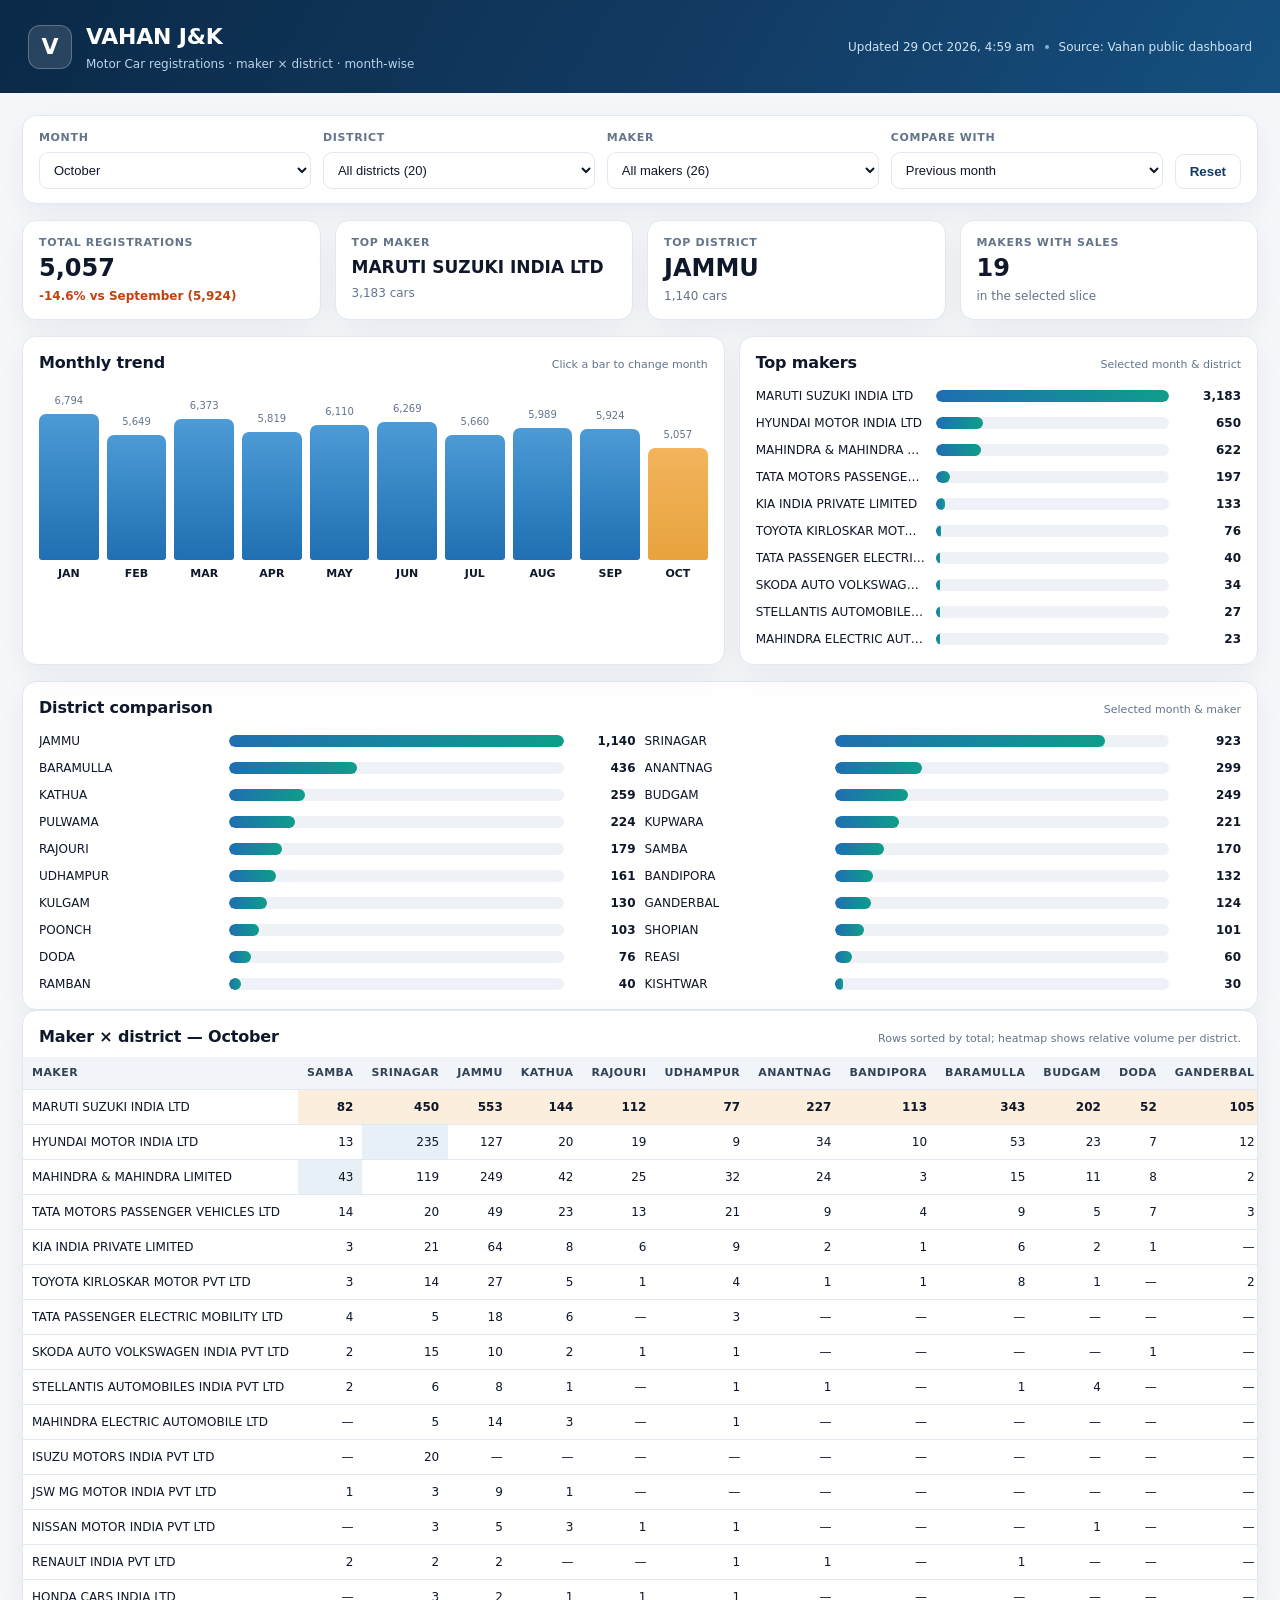
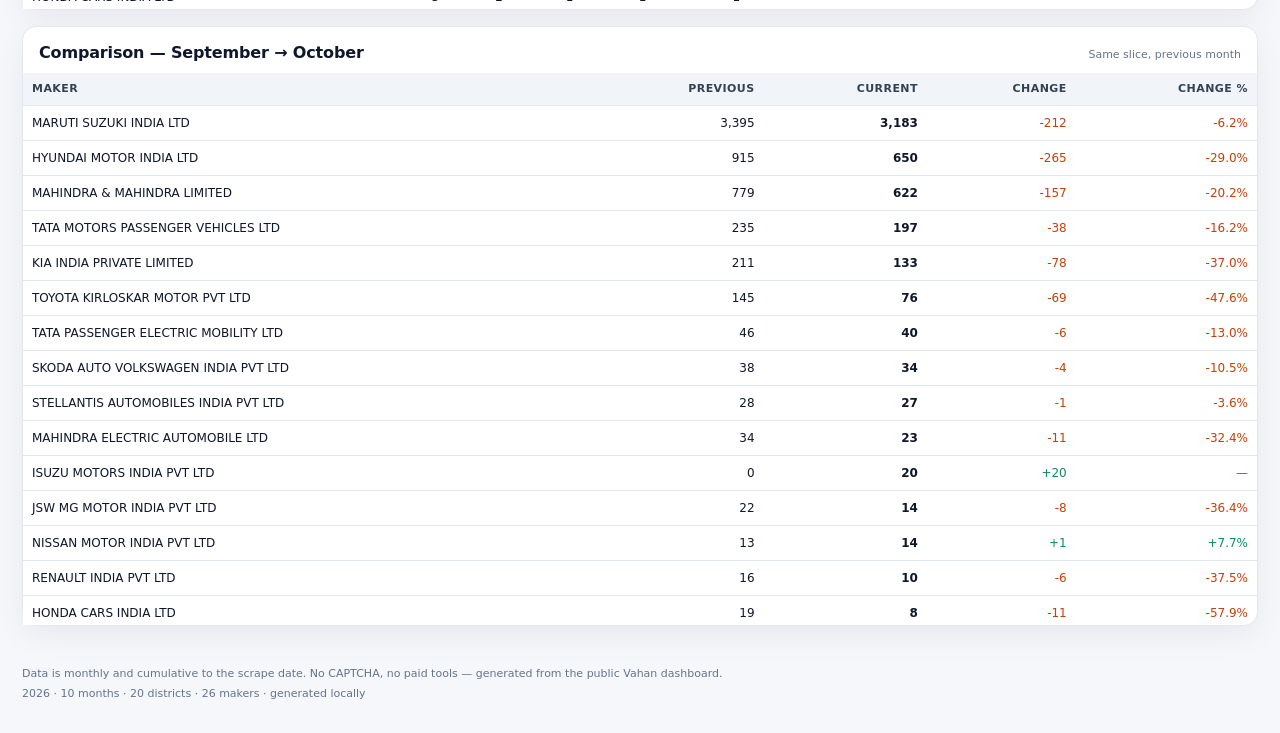
==== index.html @ 8c4c7e0d "VAHAN J&K dashboard" ====
<!doctype html>
<html lang="en">
<head>
<meta charset="utf-8" />
<meta name="viewport" content="width=device-width, initial-scale=1" />
<title>VAHAN J&amp;K — Motor Car Dashboard</title>
<link rel="stylesheet" href="styles.css" />
</head>
<body>
<header class="topbar">
  <div class="brand">
    <div class="mark">V</div>
    <div>
      <h1>VAHAN J&amp;K</h1>
      <p>Motor Car registrations · maker × district · month-wise</p>
    </div>
  </div>
  <div class="meta">
    <span id="updated">Loading…</span>
    <span class="dot"></span>
    <span>Source: Vahan public dashboard</span>
  </div>
</header>

<main>
  <section class="filters card">
    <label>Month
      <select id="month"></select>
    </label>
    <label>District
      <select id="district"></select>
    </label>
    <label>Maker
      <select id="maker"></select>
    </label>
    <label>Compare with
      <select id="compare">
        <option value="prev">Previous month</option>
        <option value="none">No comparison</option>
      </select>
    </label>
    <button id="reset" class="ghost" type="button">Reset</button>
  </section>

  <section class="kpis">
    <div class="kpi card">
      <span class="label">Total registrations</span>
      <strong id="kpiTotal">—</strong>
      <small id="kpiDelta" class="muted">—</small>
    </div>
    <div class="kpi card">
      <span class="label">Top maker</span>
      <strong id="kpiMaker">—</strong>
      <small id="kpiMakerValue" class="muted">—</small>
    </div>
    <div class="kpi card">
      <span class="label">Top district</span>
      <strong id="kpiDistrict">—</strong>
      <small id="kpiDistrictValue" class="muted">—</small>
    </div>
    <div class="kpi card">
      <span class="label">Makers with sales</span>
      <strong id="kpiMakers">—</strong>
      <small class="muted">in the selected slice</small>
    </div>
  </section>

  <section class="two-col">
    <div class="card">
      <div class="card-head">
        <h2>Monthly trend</h2>
        <span class="hint">Click a bar to change month</span>
      </div>
      <div id="trend" class="trend"></div>
    </div>
    <div class="card">
      <div class="card-head">
        <h2>Top makers</h2>
        <span class="hint">Selected month &amp; district</span>
      </div>
      <div id="topMakers" class="bars"></div>
    </div>
  </section>

  <section class="card">
    <div class="card-head">
      <h2>District comparison</h2>
      <span class="hint">Selected month &amp; maker</span>
    </div>
    <div id="districtBars" class="bars district-bars"></div>
  </section>

  <section class="card">
    <div class="card-head">
      <h2 id="matrixTitle">Maker × district</h2>
      <span class="hint" id="matrixHint"></span>
    </div>
    <div class="table-wrap">
      <table id="matrix"></table>
    </div>
  </section>

  <section class="card" id="compareCard">
    <div class="card-head">
      <h2 id="compareTitle">Month comparison</h2>
      <span class="hint">Same slice, previous month</span>
    </div>
    <div class="table-wrap">
      <table id="compareTable"></table>
    </div>
  </section>
</main>

<footer>
  <p>Data is monthly and cumulative to the scrape date. No CAPTCHA, no paid tools — generated from the public Vahan dashboard.</p>
  <p id="footerMeta"></p>
</footer>

<script src="data.js"></script>
<script src="app.js"></script>
</body>
</html>
---- styles.css ----
﻿:root {
  --ink: #0f172a;
  --muted: #64748b;
  --line: #e2e8f0;
  --bg: #f5f7fb;
  --card: #ffffff;
  --navy: #123b63;
  --blue: #1f6fb2;
  --teal: #0f9d8a;
  --amber: #e8a33d;
  --shadow: 0 10px 30px rgba(15, 23, 42, 0.06);
}
* { box-sizing: border-box; }
html, body { margin: 0; padding: 0; }
body {
  background: var(--bg);
  color: var(--ink);
  font: 14px/1.5 "Segoe UI", system-ui, -apple-system, Arial, sans-serif;
}
h1, h2 { margin: 0; font-weight: 700; letter-spacing: -0.01em; }
h1 { font-size: 22px; }
h2 { font-size: 16px; }
p { margin: 0; }

.topbar {
  background: linear-gradient(120deg, #0b2947, #123b63 55%, #15507f);
  color: #fff;
  padding: 20px 28px;
  display: flex;
  align-items: center;
  justify-content: space-between;
  gap: 18px;
  flex-wrap: wrap;
}
.brand { display: flex; align-items: center; gap: 14px; }
.mark {
  width: 44px; height: 44px; border-radius: 12px;
  background: rgba(255,255,255,.12);
  border: 1px solid rgba(255,255,255,.25);
  display: grid; place-items: center;
  font-weight: 800; font-size: 22px;
}
.brand p { color: #b9d3ea; font-size: 12px; margin-top: 2px; }
.meta { display: flex; align-items: center; gap: 10px; color: #cfe2f3; font-size: 12px; flex-wrap: wrap; }
.dot { width: 4px; height: 4px; border-radius: 50%; background: #7fb2d9; }

main { max-width: 1400px; margin: 0 auto; padding: 22px 22px 40px; }
.card {
  background: var(--card);
  border: 1px solid var(--line);
  border-radius: 14px;
  box-shadow: var(--shadow);
}
.filters {
  display: grid;
  grid-template-columns: repeat(4, minmax(160px, 1fr)) auto;
  gap: 12px;
  padding: 14px 16px;
  align-items: end;
  margin-bottom: 16px;
}
.filters label { display: grid; gap: 5px; font-size: 11px; text-transform: uppercase; letter-spacing: .06em; color: var(--muted); font-weight: 600; }
select {
  width: 100%;
  padding: 9px 10px;
  border: 1px solid var(--line);
  border-radius: 9px;
  background: #fff;
  color: var(--ink);
  font-size: 13px;
}
select:focus { outline: 2px solid rgba(31,111,178,.25); border-color: var(--blue); }
button.ghost {
  padding: 9px 14px;
  border: 1px solid var(--line);
  background: #fff;
  border-radius: 9px;
  font-weight: 600;
  cursor: pointer;
  color: var(--navy);
}
button.ghost:hover { background: #f1f5f9; }

.kpis {
  display: grid;
  grid-template-columns: repeat(4, 1fr);
  gap: 14px;
  margin-bottom: 16px;
}
.kpi { padding: 14px 16px; display: grid; gap: 4px; }
.kpi .label { font-size: 11px; text-transform: uppercase; letter-spacing: .06em; color: var(--muted); font-weight: 600; }
.kpi strong { font-size: 24px; line-height: 1.15; overflow-wrap: anywhere; }
#kpiMaker { font-size: 17px; }
.kpi small { font-size: 12px; }
.muted { color: var(--muted); }
.up { color: #0f8a5f; font-weight: 600; }
.down { color: #c2410c; font-weight: 600; }

.two-col { display: grid; grid-template-columns: 1.15fr .85fr; gap: 14px; margin-bottom: 16px; }
.card-head { display: flex; align-items: baseline; justify-content: space-between; gap: 10px; padding: 14px 16px 0; flex-wrap: wrap; }
.hint { color: var(--muted); font-size: 11px; }

.trend {
  display: flex;
  align-items: flex-end;
  gap: 8px;
  height: 220px;
  padding: 18px 16px 12px;
  overflow-x: auto;
}
.trend .bar {
  flex: 1 0 42px;
  display: flex;
  flex-direction: column;
  align-items: center;
  justify-content: flex-end;
  height: 100%;
  cursor: pointer;
  gap: 6px;
}
.trend .fill {
  width: 100%;
  min-height: 2px;
  border-radius: 7px 7px 3px 3px;
  background: linear-gradient(180deg, #4c9bd6, #1f6fb2);
  transition: height .25s ease, background .2s ease;
}
.trend .bar.active .fill { background: linear-gradient(180deg, #f2b45c, #e8a33d); }
.trend .val { font-size: 10px; color: var(--muted); font-variant-numeric: tabular-nums; }
.trend .lab { font-size: 11px; font-weight: 600; color: var(--ink); }
.trend .bar:hover .fill { filter: brightness(1.08); }

.bars { padding: 12px 16px 16px; display: grid; gap: 9px; }
.bar-row { display: grid; grid-template-columns: 170px 1fr 62px; gap: 10px; align-items: center; cursor: pointer; }
.bar-row .name { font-size: 12px; color: var(--ink); overflow: hidden; text-overflow: ellipsis; white-space: nowrap; }
.bar-row .track { display: block; height: 12px; background: #eef2f7; border-radius: 999px; overflow: hidden; }
.bar-row .fill { display: block; height: 100%; border-radius: 999px; background: linear-gradient(90deg, #1f6fb2, #0f9d8a); }
.bar-row .num { text-align: right; font-size: 12px; font-weight: 700; font-variant-numeric: tabular-nums; }
.bar-row:hover .fill { filter: brightness(1.08); }
.district-bars { grid-template-columns: 1fr 1fr; display: grid; }
.district-bars .bar-row { grid-template-columns: 180px 1fr 62px; }

.table-wrap { overflow: auto; max-height: 560px; padding: 8px 0 4px; }
table { border-collapse: separate; border-spacing: 0; width: 100%; font-size: 12px; }
th, td { padding: 8px 9px; border-bottom: 1px solid var(--line); white-space: nowrap; }
thead th {
  position: sticky; top: 0; z-index: 2;
  background: #f1f5f9;
  color: #334155;
  font-size: 11px;
  text-transform: uppercase;
  letter-spacing: .04em;
  text-align: right;
}
thead th:first-child, tbody td:first-child {
  position: sticky; left: 0; z-index: 1;
  background: #fff;
  text-align: left;
  min-width: 220px;
}
thead th:first-child { z-index: 3; background: #f1f5f9; }
tbody tr:hover td { background: #f8fafc; }
tbody tr:hover td:first-child { background: #f8fafc; }
td.num { text-align: right; font-variant-numeric: tabular-nums; }
tfoot td { font-weight: 700; background: #f8fafc; border-top: 2px solid var(--line); }
.cell-hot { background: rgba(31,111,178,.10); }
.cell-top { background: rgba(232,163,61,.18); font-weight: 700; }

#compareCard { margin-top: 16px; }
.compare-up { color: #0f8a5f; }
.compare-down { color: #c2410c; }

footer { max-width: 1400px; margin: 0 auto; padding: 0 22px 30px; color: var(--muted); font-size: 11px; display: grid; gap: 4px; }

@media (max-width: 1000px) {
  .filters { grid-template-columns: repeat(2, 1fr); }
  .kpis { grid-template-columns: repeat(2, 1fr); }
  .two-col { grid-template-columns: 1fr; }
  .district-bars { grid-template-columns: 1fr; }
}
@media (max-width: 620px) {
  .filters, .kpis { grid-template-columns: 1fr; }
  .bar-row { grid-template-columns: 120px 1fr 54px; }
  .topbar { padding: 16px; }
  main { padding: 14px; }
}
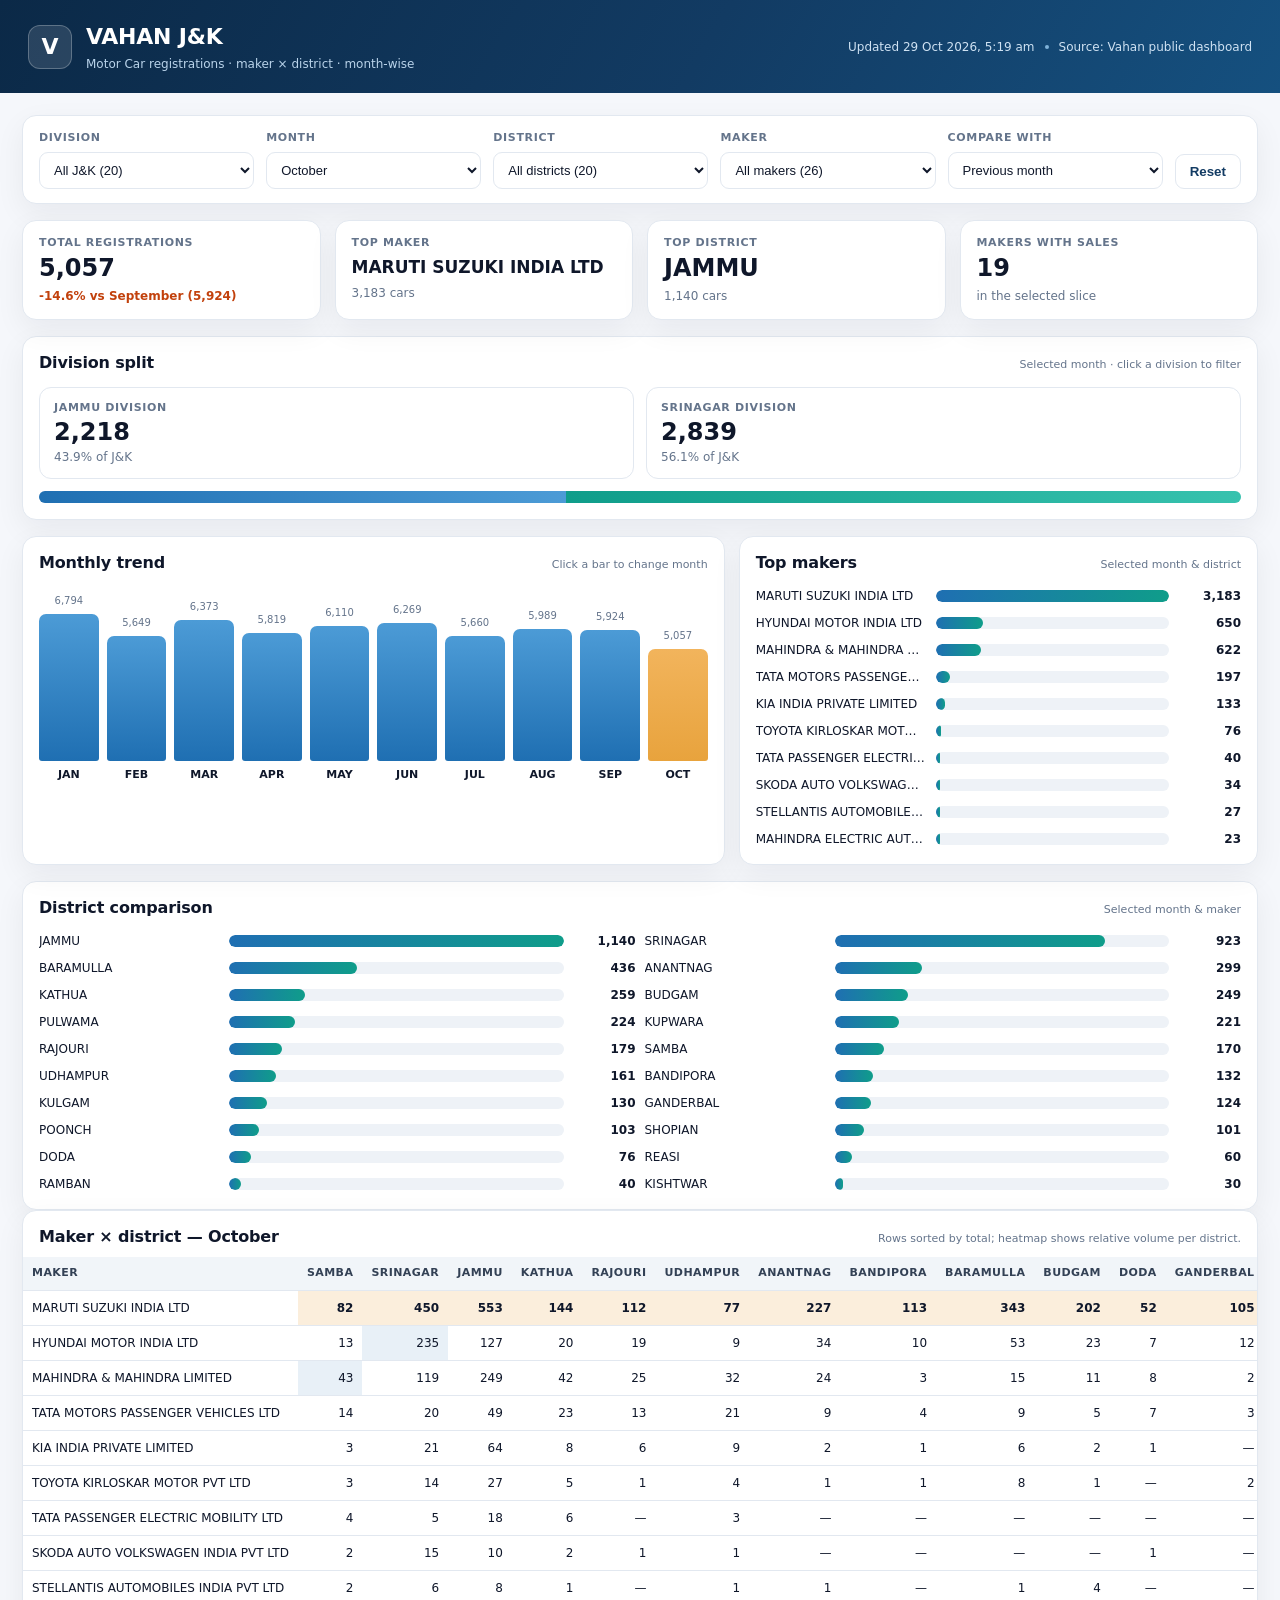
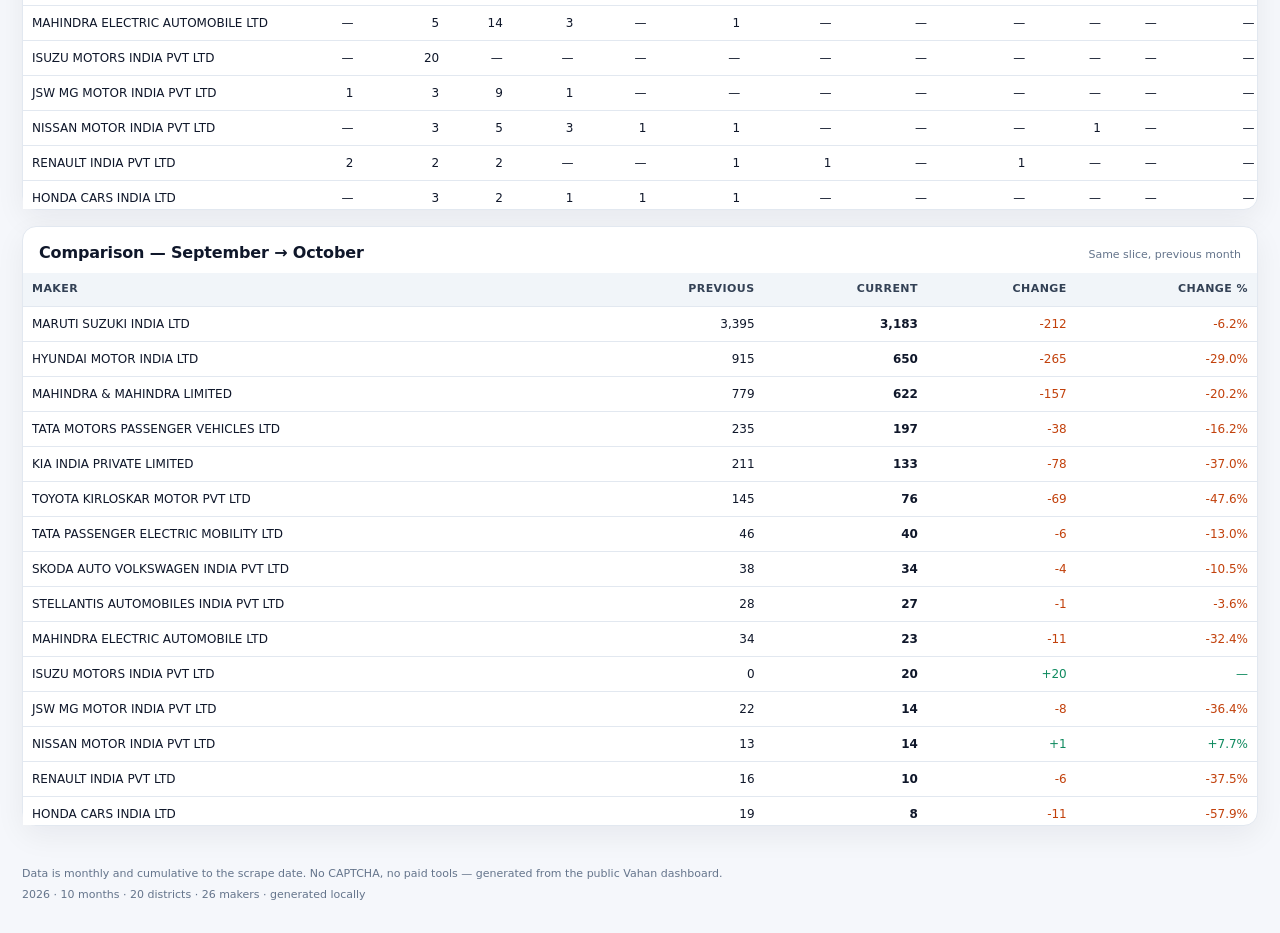
==== commit b8ce2fc4: "Add Jammu and Srinagar division filter" ====
--- a/index.html
+++ b/index.html
@@ -24,6 +24,9 @@
 
 <main>
   <section class="filters card">
+    <label>Division
+      <select id="division"></select>
+    </label>
     <label>Month
       <select id="month"></select>
     </label>
@@ -62,6 +65,29 @@
       <span class="label">Makers with sales</span>
       <strong id="kpiMakers">—</strong>
       <small class="muted">in the selected slice</small>
+    </div>
+  </section>
+
+  <section class="card division-card">
+    <div class="card-head">
+      <h2>Division split</h2>
+      <span class="hint">Selected month · click a division to filter</span>
+    </div>
+    <div class="division-split">
+      <button class="division-tile" id="divJammu" type="button">
+        <span class="div-name">Jammu Division</span>
+        <strong id="divJammuTotal">—</strong>
+        <span id="divJammuPct" class="muted">—</span>
+      </button>
+      <button class="division-tile" id="divSrinagar" type="button">
+        <span class="div-name">Srinagar Division</span>
+        <strong id="divSrinagarTotal">—</strong>
+        <span id="divSrinagarPct" class="muted">—</span>
+      </button>
+    </div>
+    <div class="split-track" aria-hidden="true">
+      <span id="splitJammu"></span>
+      <span id="splitSrinagar"></span>
     </div>
   </section>
 
--- a/styles.css
+++ b/styles.css
@@ -53,7 +53,7 @@
 }
 .filters {
   display: grid;
-  grid-template-columns: repeat(4, minmax(160px, 1fr)) auto;
+  grid-template-columns: repeat(5, minmax(150px, 1fr)) auto;
   gap: 12px;
   padding: 14px 16px;
   align-items: end;
@@ -180,9 +180,58 @@
 }
 @media (max-width: 620px) {
   .filters, .kpis { grid-template-columns: 1fr; }
+  .division-split { grid-template-columns: 1fr; }
   .bar-row { grid-template-columns: 120px 1fr 54px; }
   .topbar { padding: 16px; }
   main { padding: 14px; }
 }
 
 
+
+/* Division filter + split */
+.division-card { margin-bottom: 16px; }
+.division-split {
+  display: grid;
+  grid-template-columns: 1fr 1fr;
+  gap: 12px;
+  padding: 12px 16px;
+}
+.division-tile {
+  display: grid;
+  font: inherit;
+  gap: 3px;
+  text-align: left;
+  padding: 12px 14px;
+  border: 1px solid var(--line);
+  border-radius: 12px;
+  background: #fff;
+  color: var(--ink);
+  cursor: pointer;
+  transition: border-color .15s ease, box-shadow .15s ease, transform .15s ease;
+}
+.division-tile:hover { transform: translateY(-1px); box-shadow: var(--shadow); }
+.division-tile.active {
+  border-color: var(--amber);
+  box-shadow: 0 0 0 3px rgba(232, 163, 61, .16);
+}
+.division-tile .div-name {
+  font-size: 11px;
+  text-transform: uppercase;
+  letter-spacing: .06em;
+  color: var(--muted);
+  font-weight: 600;
+}
+.division-tile strong { font-size: 24px; line-height: 1.1; }
+.division-tile .muted { font-size: 12px; }
+.split-track {
+  display: flex;
+  height: 12px;
+  margin: 0 16px 16px;
+  border-radius: 999px;
+  overflow: hidden;
+  background: #eef2f7;
+}
+.split-track span { display: block; height: 100%; transition: width .25s ease; }
+#splitJammu { background: linear-gradient(90deg, #1f6fb2, #4c9bd6); }
+#splitSrinagar { background: linear-gradient(90deg, #0f9d8a, #37c2ae); }
+
